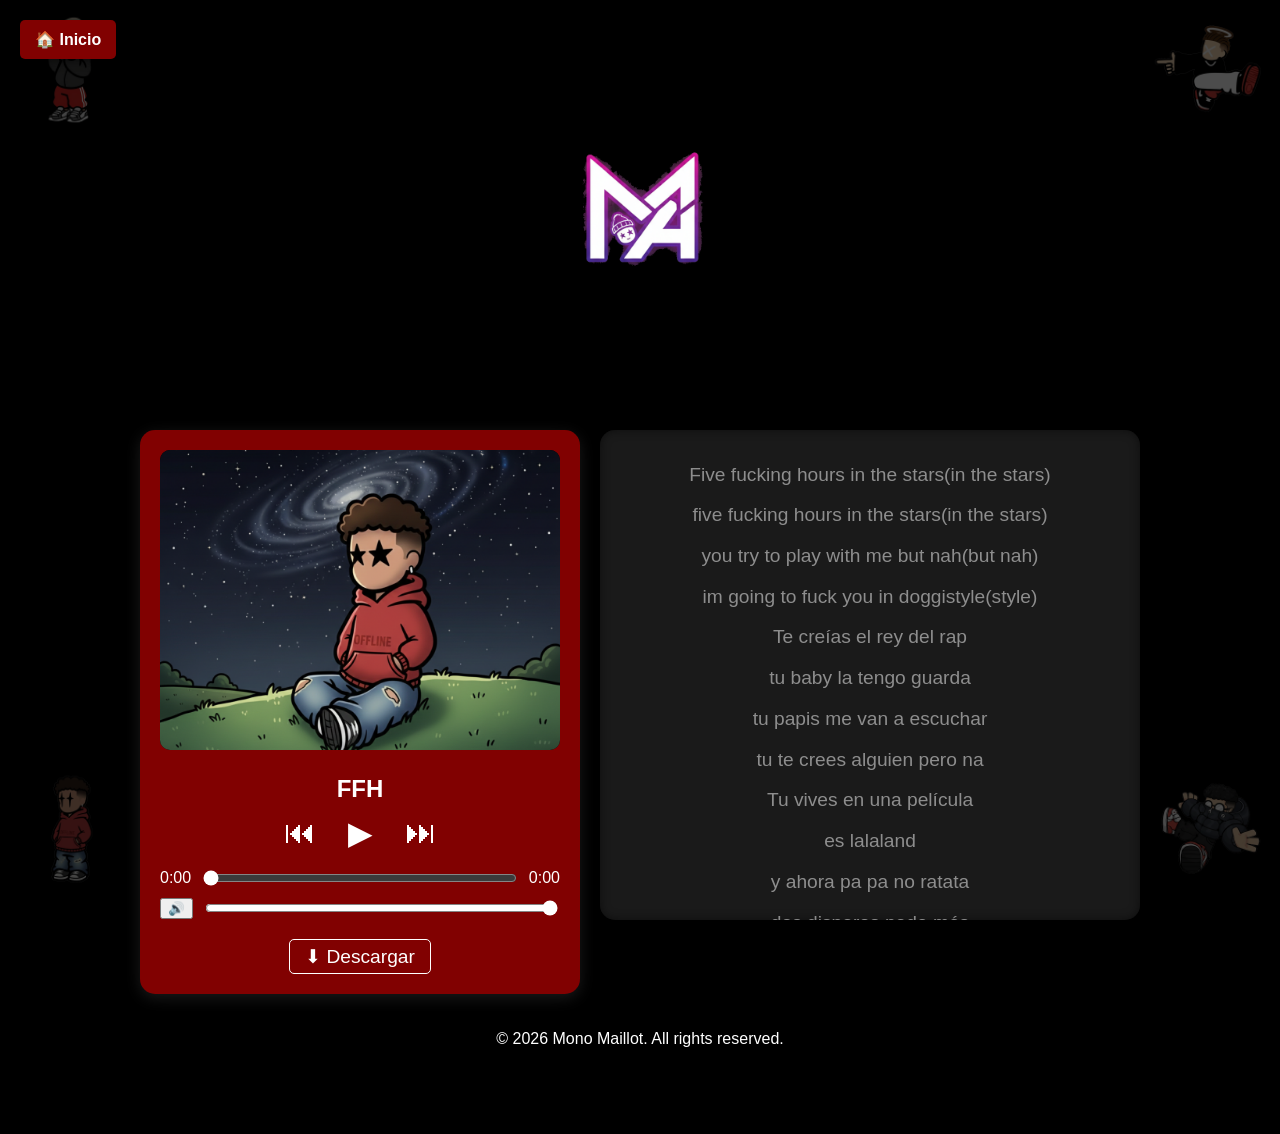
==== disco1.html @ a10a3182 "Cambios recientes" ====
<!DOCTYPE html>
<html lang="en">
<head>
    <meta charset="UTF-8">
    <meta name="viewport" content="width=device-width, initial-scale=1.0">
    <title>1er Disco - Mono Maillot</title>
    <link rel="stylesheet" href="estilos/style.css">
    <script src="script_disco1.js" defer></script>
</head>
<body>
    <a href="index.html" class="back-home">🏠 Inicio</a>
    
    <!-- Imágenes en las esquinas -->
    <img src="imgs/Abelcok.png" class="corner-img top-left" alt="Abelcok">
    <img src="imgs/Farlopa.png" class="corner-img top-right" alt="Farlopa">
    <img src="imgs/Raulitas.png" class="corner-img bottom-left" alt="Raulitas">
    <img src="imgs/young.png" class="corner-img bottom-right" alt="Young">

    <div class="container">
        <header>
             <img src="imgs/Logo.png"  class="image" alt="Mono Maillot">    
        </header>
        <section id="player-container">
            <div class="player">
                <div class="cover">
                    <div class="mm"><img id="cover-img" src="" alt="Cover"></div>
                </div> 
                <h2 id="song-title">Song Title</h2>
                <div class="controls">
                    <button id="prev" class="nav-btn">⏮</button>
                    <button class="play">▶</button>
                    <button id="next" class="nav-btn">⏭</button>
                </div>
                <div class="time-control">
                    <span class="current">0:00</span>
                    <input type="range" class="progress" value="0">
                    <span class="duration">0:00</span>
                </div>
                <div class="volume-control">
                    <button class="mute">🔊</button>
                    <input type="range" class="volume" min="0" max="1" step="0.01" value="1">
                </div>
                <a id="download" href="#" download>⬇ Descargar</a>
            </div>
            <div id="lyrics-container">
                <div id="lyrics-content">
                    <!-- Lyrics will be injected here -->
                    <p>Selecciona una canción para ver la letra.</p>
                </div>
            </div>
        </section>

        <audio id="audio">
            <source src="" type="audio/mpeg">
        </audio>

         
        <footer>
                <p>© 2026 Mono Maillot. All rights reserved.</p>
        </footer>
    </div>
</body>
</html>
---- estilos/style.css ----
:root {
    --black-color: rgb(0, 0, 0);
    --maroon-color: #810101;
    --white-color: rgb(255, 255, 255);
    --highlight-color: #f13232;
}

body {
    background: var(--black-color);
    font-family: Arial, sans-serif;
    color: var(--white-color);
    margin: 0;
    overflow-x: hidden; /* Evita scroll horizontal */
    overflow-y: auto;   /* Asegura scroll vertical */
}

.container {
    display: flex;
    flex-direction: column;
    align-items: center;
    padding-bottom: 50px; /* Espacio extra al final */
}

/* Imágenes en las esquinas */
.corner-img {
    position: fixed;
    width: 120px; /* Tamaño ajustable */
    height: auto;
    opacity: 0.3; /* Bajas, como pediste */
    z-index: 1000;  /* Asegurar que estén por encima de todo para el hover */
    pointer-events: auto; /* Permitir interacción */
    transition: opacity 0.3s ease; /* Efecto suave */
}

.corner-img:hover {
    opacity: 1;
}

.top-left { top: 10px; left: 10px; }
.top-right { top: 10px; right: 10px; }
.bottom-left { bottom: 10px; left: 10px; }
.bottom-right { bottom: 10px; right: 10px; }

header {
    margin-top: 20px;
    text-align: center;
}

h1 {
    color: var(--maroon-color);
    font-size: 4em;
    margin: 0;
}

#portada {
    margin: 20px 0;
}

.image {
    display: block;
    margin: 0 auto;
    width: 40%;
    height: auto;
}

#player-container {
    display: flex;
    flex-direction: column;
    align-items: center;
    gap: 20px;
    width: 90%;
    max-width: 1000px;
}

@media (min-width: 768px) {
    #player-container {
        flex-direction: row;
        align-items: flex-start;
        justify-content: center;
    }
}

.player {
    background: var(--maroon-color);
    width: 100%;
    max-width: 400px;
    padding: 20px;
    border-radius: 15px;
    box-shadow: 0 4px 15px rgba(255, 255, 255, 0.1);
    display: flex;
    flex-direction: column;
    align-items: center;
}

.cover {
    width: 100%;
    height:300px;
    background: #000;
    display: flex;
    justify-content: center;
    align-items: center;
    margin-bottom: 15px;
    border-radius: 10px;
    overflow: hidden;
}

.cover img {
    max-width: 100%;
    max-height:100%;
    width: auto;
    height: auto;
    object-fit: contain;
}

#song-title {
    margin: 10px 0;
    font-size: 1.5em;
    text-align: center;
}

.controls {
    display: flex;
    align-items: center;
    justify-content: center;
    gap: 20px;
    margin-bottom: 15px;
    width: 100%;
}

.controls button {
    background: none;
    border: none;
    color: var(--white-color);
    cursor: pointer;
    font-size: 2em;
    transition: transform 0.1s;
}

.controls button:active {
    transform: scale(0.95);
}

.time-control, .volume-control {
    display: flex;
    align-items: center;
    gap: 10px;
    width: 100%;
    margin-bottom: 10px;
}

input[type="range"] {
    flex: 1;
    cursor: pointer;
    accent-color: var(--white-color);
}

#download {
    color: var(--white-color);
    text-decoration: none;
    font-size: 1.2em;
    margin-top: 10px;
    border: 1px solid var(--white-color);
    padding: 5px 15px;
    border-radius: 5px;
}

#lyrics-container {
    flex: 1;
    background: rgba(255, 255, 255, 0.1);
    padding: 20px;
    border-radius: 15px;
    width: 100%;
    max-width: 500px;
    max-height: 50vh; /* Altura máxima para permitir scroll de la página */
    overflow-y: auto;
    text-align: center;
    box-shadow: inset 0 0 10px rgba(0,0,0,0.5);
}

#lyrics-content p {
    font-size: 1.2em;
    line-height: 1.6;
    margin: 10px 0;
    opacity: 0.5;
    transition: all 0.3s ease;
}

#lyrics-content p.highlight {
    opacity: 1;
    color: var(--highlight-color);
    transform: scale(1.1);
    font-weight: bold;
    text-shadow: 0 0 10px var(--highlight-color);
}

/* Home Page Styles */
.home-container {
    justify-content: center;
    min-height: 100vh;
}

.main-title {
    margin-top: 10px;
    font-size: 3em;
    text-shadow: 0 0 20px var(--maroon-color);
}

.disks-selection {
    display: flex;
    justify-content: center;
    align-items: center;
    gap: 50px;
    margin-top: 50px;
    flex-wrap: wrap;
}

.disk-item {
    text-align: center;
}

.disk-image-container {
    position: relative;
    width: 250px;
    height: 250px;
    border-radius: 50%;
    overflow: hidden;
    border: 5px solid var(--maroon-color);
    box-shadow: 0 0 30px rgba(129, 1, 1, 0.5);
    transition: transform 0.3s ease, box-shadow 0.3s ease;
}

.disk-image {
    width: 100%;
    height: 100%;
    object-fit: cover;
    transition: filter 0.3s ease;
}

.disk-overlay {
    position: absolute;
    top: 0;
    left: 0;
    width: 100%;
    height: 100%;
    background: rgba(129, 1, 1, 0.8);
    display: flex;
    justify-content: center;
    align-items: center;
    opacity: 0;
    transition: opacity 0.3s ease;
    padding: 20px;
    box-sizing: border-box;
}

.disk-overlay span {
    color: var(--white-color);
    font-size: 1.5em;
    font-weight: bold;
    text-align: center;
    text-transform: uppercase;
}

.disk-image-container:hover {
    transform: scale(1.1);
    box-shadow: 0 0 50px var(--maroon-color);
    cursor: pointer;
}

.disk-image-container:hover .disk-overlay {
    opacity: 1;
}

.disk-image-container:hover .disk-image {
    filter: blur(2px);
}

@media (max-width: 600px) {
    .disks-selection {
        gap: 30px;
    }
    .disk-image-container {
        width: 200px;
        height: 200px;
    }
    .main-title {
        font-size: 2em;
    }
}

footer {
    margin-top: auto;
    padding: 20px;
    color: var(--white-color);
}

/* Navigation Button */
.back-home {
    position: fixed;
    top: 20px;
    left: 20px;
    color: white;
    text-decoration: none;
    z-index: 2000;
    background: var(--maroon-color);
    padding: 10px 15px;
    border-radius: 5px;
    font-weight: bold;
    box-shadow: 0 2px 10px rgba(0,0,0,0.5);
    transition: background 0.3s ease;
}

.back-home:hover {
    background: var(--highlight-color);
}
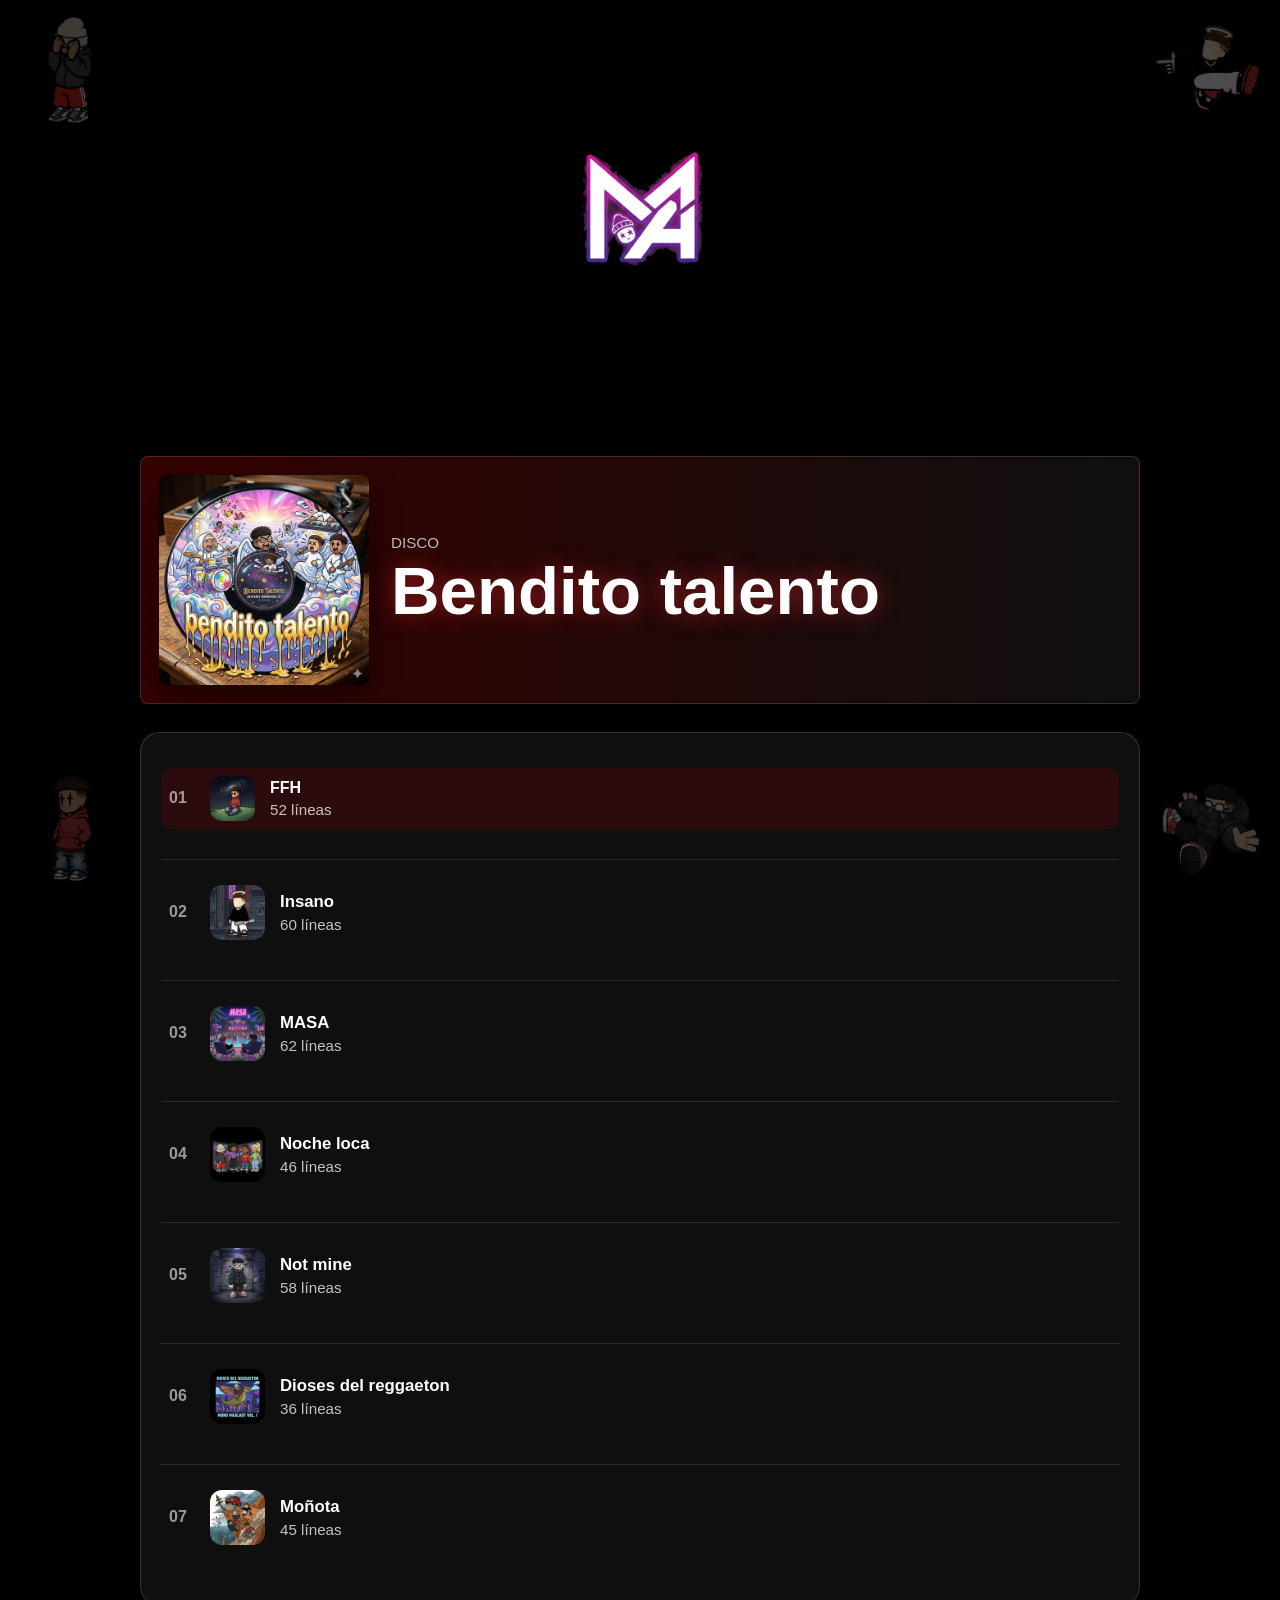
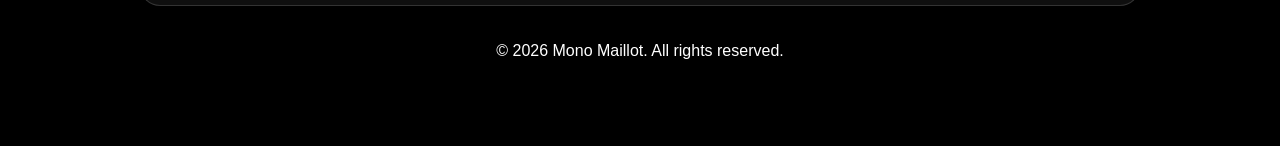
==== commit 46b2f3b3: "Listas y nuevas vistas" ====
--- a/disco1.html
+++ b/disco1.html
@@ -4,22 +4,40 @@
     <meta charset="UTF-8">
     <meta name="viewport" content="width=device-width, initial-scale=1.0">
     <title>1er Disco - Mono Maillot</title>
+    <link rel="icon" href="imgs/Logo.png" type="image/png">
     <link rel="stylesheet" href="estilos/style.css">
+    <script src="global-player.js" defer></script>
     <script src="script_disco1.js" defer></script>
 </head>
 <body>
-    <a href="index.html" class="back-home">🏠 Inicio</a>
-    
     <!-- Imágenes en las esquinas -->
-    <img src="imgs/Abelcok.png" class="corner-img top-left" alt="Abelcok">
-    <img src="imgs/Farlopa.png" class="corner-img top-right" alt="Farlopa">
+    <img src="imgs/Abelcok.png" class="corner-img top-left" alt="Abel - El ***">
+    <img src="imgs/Farlopa.png" class="corner-img top-right" alt="Oscar - El calvo">
     <img src="imgs/Raulitas.png" class="corner-img bottom-left" alt="Raulitas">
     <img src="imgs/young.png" class="corner-img bottom-right" alt="Young">
 
     <div class="container">
         <header>
-             <img src="imgs/Logo.png"  class="image" alt="Mono Maillot">    
+            <a href="index.html" class="brand-logo-link" title="Ir al inicio">
+                <img src="imgs/Logo.png" class="image brand-logo" alt="Mono Maillot" title="Monomaillor">
+            </a>
         </header>
+        <section class="album-hero" aria-label="Portada del disco">
+            <img src="imgs/Bendito talento.png" alt="Portada de Bendito talento">
+            <div>
+                <span>Disco</span>
+                <h1>Bendito talento</h1>
+            </div>
+        </section>
+        <div id="tracklist" class="tracklist">
+            <div class="tracklist-header">
+                <div>
+                    <h2>Lista de canciones</h2>
+                    <p>Selecciona una canción para ver la letra y reproducirla.</p>
+                </div>
+            </div>
+        </div>
+
         <section id="player-container">
             <div class="player">
                 <div class="cover">
@@ -50,7 +68,7 @@
             </div>
         </section>
 
-        <audio id="audio">
+            <audio id="audio">
             <source src="" type="audio/mpeg">
         </audio>
 
--- a/estilos/style.css
+++ b/estilos/style.css
@@ -18,22 +18,23 @@
     display: flex;
     flex-direction: column;
     align-items: center;
-    padding-bottom: 50px; /* Espacio extra al final */
-}
-
-/* Imágenes en las esquinas */
+    padding-bottom: 50px;
+}
+
 .corner-img {
     position: fixed;
-    width: 120px; /* Tamaño ajustable */
+    width: 120px; 
     height: auto;
-    opacity: 0.3; /* Bajas, como pediste */
-    z-index: 1000;  /* Asegurar que estén por encima de todo para el hover */
-    pointer-events: auto; /* Permitir interacción */
-    transition: opacity 0.3s ease; /* Efecto suave */
+    opacity: 0.3;
+    z-index: 1000;  
+    pointer-events: auto;
+    cursor: help;
+    transition: opacity 0.3s ease, transform 0.3s ease;
 }
 
 .corner-img:hover {
     opacity: 1;
+    transform: scale(1.08);
 }
 
 .top-left { top: 10px; left: 10px; }
@@ -63,8 +64,70 @@
     height: auto;
 }
 
+.brand-logo {
+    cursor: pointer;
+    transition: transform 0.25s ease, filter 0.25s ease;
+}
+
+.brand-logo-link {
+    display: inline-block;
+    line-height: 0;
+}
+
+.brand-logo:hover {
+    transform: scale(1.08);
+    filter: drop-shadow(0 0 18px rgba(241, 50, 50, 0.65));
+}
+
+.album-hero {
+    width: min(90%, 1000px);
+    margin: 22px 0 8px;
+    display: flex;
+    align-items: center;
+    gap: 22px;
+    padding: 18px;
+    box-sizing: border-box;
+    border-radius: 8px;
+    background: linear-gradient(90deg, rgba(129, 1, 1, 0.42), rgba(255, 255, 255, 0.06));
+    border: 1px solid rgba(255, 255, 255, 0.14);
+}
+
+.album-hero img {
+    width: clamp(120px, 18vw, 210px);
+    aspect-ratio: 1;
+    object-fit: cover;
+    border-radius: 8px;
+    box-shadow: 0 12px 30px rgba(0, 0, 0, 0.45);
+}
+
+.album-hero span {
+    display: block;
+    color: rgba(255, 255, 255, 0.72);
+    font-size: 0.95em;
+    text-transform: uppercase;
+    letter-spacing: 0;
+    margin-bottom: 6px;
+}
+
+.album-hero h1 {
+    font-size: clamp(2rem, 6vw, 4.2rem);
+    line-height: 1;
+    margin: 0;
+    color: var(--white-color);
+    text-shadow: 0 0 22px rgba(241, 50, 50, 0.5);
+}
+
+@media (max-width: 620px) {
+    .album-hero {
+        flex-direction: column;
+        text-align: center;
+        gap: 14px;
+    }
+}
+
 #player-container {
-    display: flex;
+    display: none;
+    margin-top: 2rem;
     flex-direction: column;
     align-items: center;
     gap: 20px;
@@ -94,7 +157,7 @@
 
 .cover {
     width: 100%;
-    height:300px;
+    height: 300px;
     background: #000;
     display: flex;
     justify-content: center;
@@ -104,9 +167,17 @@
     overflow: hidden;
 }
 
+.mm {
+    width: 100%;
+    height: 100%;
+    display: flex;
+    justify-content: center;
+    align-items: center;
+}
+
 .cover img {
     max-width: 100%;
-    max-height:100%;
+    max-height: 100%;
     width: auto;
     height: auto;
     object-fit: contain;
@@ -171,7 +242,7 @@
     border-radius: 15px;
     width: 100%;
     max-width: 500px;
-    max-height: 50vh; /* Altura máxima para permitir scroll de la página */
+    max-height: 76vh;
     overflow-y: auto;
     text-align: center;
     box-shadow: inset 0 0 10px rgba(0,0,0,0.5);
@@ -193,6 +264,167 @@
     text-shadow: 0 0 10px var(--highlight-color);
 }
 
+.tracklist {
+    width: 100%;
+    max-width: 1000px;
+    background: rgba(255,255,255,0.06);
+    border: 1px solid rgba(255,255,255,0.15);
+    border-radius: 20px;
+    padding: 20px;
+    box-sizing: border-box;
+    margin-top: 20px;
+}
+
+.tracklist-header {
+    display: flex;
+    justify-content: space-between;
+    align-items: center;
+    gap: 15px;
+    margin-bottom: 20px;
+}
+
+.tracklist-header h2 {
+    margin: 0;
+    font-size: 1.6em;
+}
+
+.tracklist-header p {
+    margin: 5px 0 0;
+    color: rgba(255,255,255,0.75);
+}
+
+.track-item {
+    border-bottom: 1px solid rgba(255,255,255,0.12);
+    padding: 15px 0;
+}
+
+.track-item:hover .track-row {
+    background: rgba(241, 50, 50, 0.12);
+    border-radius: 12px;
+}
+
+.track-item:hover .track-number,
+.track-item:hover .track-info h3 {
+    color: var(--highlight-color);
+}
+
+.track-item:last-child {
+    border-bottom: none;
+}
+
+.track-row {
+    display: flex;
+    justify-content: space-between;
+    align-items: center;
+    gap: 15px;
+    padding: 10px 0;
+    transition: background 0.25s ease, color 0.25s ease;
+}
+
+.track-item.expanded .track-row {
+    padding: 8px 0;
+}
+
+.track-art {
+    width: 55px;
+    min-width: 55px;
+    height: 55px;
+    border-radius: 12px;
+    overflow: hidden;
+    background: #111;
+}
+
+.track-number {
+    width: 34px;
+    min-width: 34px;
+    color: rgba(255,255,255,0.58);
+    font-weight: bold;
+    text-align: center;
+    transition: color 0.25s ease;
+}
+
+.track-item.active .track-art {
+    width: 45px;
+    min-width: 45px;
+    height: 45px;
+}
+
+.track-art img {
+    width: 100%;
+    height: 100%;
+    object-fit: cover;
+}
+
+.track-info {
+    flex: 1;
+    min-width: 0;
+}
+
+.track-info h3 {
+    margin: 0;
+    font-size: 1.05em;
+    white-space: nowrap;
+    overflow: hidden;
+    text-overflow: ellipsis;
+}
+
+.track-info p {
+    margin: 4px 0 0;
+    color: rgba(255,255,255,0.75);
+    font-size: 0.95em;
+}
+
+.track-details {
+    max-height: 0;
+    overflow: hidden;
+    transition: max-height 0.3s ease, opacity 0.3s ease;
+    opacity: 0;
+    margin-top: 15px;
+}
+
+.track-item.expanded .track-details {
+    max-height: 1200px;
+    opacity: 1;
+}
+
+.track-details .player {
+    width: 100%;
+}
+
+.track-details .cover {
+    height: 250px;
+}
+
+.track-details .time-control,
+.track-details .volume-control {
+    width: 100%;
+}
+
+.track-details #lyrics-container {
+    max-height: 70vh;
+}
+
+.track-item.active .track-row {
+    background: rgba(129, 1, 1, 0.25);
+    border-radius: 12px;
+    padding: 8px 0;
+}
+
+.track-item.active .track-art {
+    width: 45px;
+    min-width: 45px;
+    height: 45px;
+}
+
+.track-item.active .track-info h3 {
+    font-size: 1em;
+}
+
+.track-item .no-lyrics {
+    color: rgba(255,255,255,0.6);
+    font-style: italic;
+}
+
 /* Home Page Styles */
 .home-container {
     justify-content: center;
@@ -203,6 +435,76 @@
     margin-top: 10px;
     font-size: 3em;
     text-shadow: 0 0 20px var(--maroon-color);
+}
+
+.wave-title {
+    display: inline-flex;
+    align-items: center;
+    justify-content: center;
+    flex-wrap: wrap;
+    cursor: pointer;
+}
+
+.wave-title span {
+    display: inline-block;
+    transform-origin: 50% 80%;
+}
+
+.wave-title .title-space {
+    width: 0.35em;
+}
+
+.wave-title:hover span:not(.title-space) {
+    animation: letter-wave 0.72s ease-in-out both;
+}
+
+.wave-title:hover span:nth-child(1) { 
+    animation-delay: 0s; 
+}
+.wave-title:hover span:nth-child(2) { 
+    animation-delay: 0.04s; 
+}
+.wave-title:hover span:nth-child(3) { 
+    animation-delay: 0.08s; 
+}
+.wave-title:hover span:nth-child(4) { 
+    animation-delay: 0.12s; 
+}
+.wave-title:hover span:nth-child(6) { 
+    animation-delay: 0.16s; 
+}
+.wave-title:hover span:nth-child(7) { 
+    animation-delay: 0.20s; 
+}
+.wave-title:hover span:nth-child(8) { 
+    animation-delay: 0.24s; 
+}
+.wave-title:hover span:nth-child(9) { 
+    animation-delay: 0.28s; 
+}
+.wave-title:hover span:nth-child(10) { 
+    animation-delay: 0.32s; 
+}
+.wave-title:hover span:nth-child(11) { 
+    animation-delay: 0.36s;
+ }
+.wave-title:hover span:nth-child(12) { 
+    animation-delay: 0.40s; 
+}
+
+@keyframes letter-wave {
+    0%, 100% {
+        transform: translateY(0) rotate(0deg);
+        color: var(--maroon-color);
+    }
+    35% {
+        transform: translateY(-16px) rotate(-5deg);
+        color: var(--highlight-color);
+        text-shadow: 0 0 24px rgba(241, 50, 50, 0.85);
+    }
+    70% {
+        transform: translateY(5px) rotate(4deg);
+    }
 }
 
 .disks-selection {
@@ -301,14 +603,174 @@
     color: white;
     text-decoration: none;
     z-index: 2000;
-    background: var(--maroon-color);
-    padding: 10px 15px;
-    border-radius: 5px;
+    background: rgba(0, 0, 0, 0.72);
+    border: 1px solid rgba(255, 255, 255, 0.18);
+    padding: 6px;
+    border-radius: 8px;
     font-weight: bold;
     box-shadow: 0 2px 10px rgba(0,0,0,0.5);
-    transition: background 0.3s ease;
+    display: flex;
+    align-items: center;
+    transform-origin: top left;
+    transition: background 0.25s ease, transform 0.25s ease, box-shadow 0.25s ease;
+}
+
+.back-home img {
+    width: 34px;
+    height: 34px;
+    object-fit: contain;
+    display: block;
 }
 
 .back-home:hover {
     background: var(--highlight-color);
-}
+    transform: scale(1.14);
+    box-shadow: 0 8px 24px rgba(241, 50, 50, 0.35);
+}
+
+.global-player-toast {
+    position: fixed;
+    top: 20px;
+    right: 20px;
+    background: rgba(20, 20, 20, 0.96);
+    border: 1px solid rgba(255, 255, 255, 0.18);
+    border-left: 4px solid var(--highlight-color);
+    border-radius: 8px;
+    padding: 12px;
+    width: 360px;
+    max-width: calc(100% - 40px);
+    box-shadow: 0 14px 40px rgba(0, 0, 0, 0.5);
+    z-index: 9999;
+    transition: all 0.3s ease;
+    font-size: 0.95em;
+    display: grid;
+    grid-template-columns: 58px minmax(0, 1fr) auto;
+    grid-template-rows: auto auto;
+    gap: 10px 12px;
+    align-items: center;
+    backdrop-filter: blur(12px);
+}
+
+.global-player-toast.hidden {
+    display: none;
+}
+
+.toast-cover {
+    width: 58px;
+    height: 58px;
+    border-radius: 8px;
+    overflow: hidden;
+    background: #000;
+    grid-row: 1 / 3;
+}
+
+.toast-cover img {
+    width: 100%;
+    height: 100%;
+    object-fit: cover;
+}
+
+.toast-info {
+    min-width: 0;
+    display: flex;
+    flex-direction: column;
+    gap: 3px;
+}
+
+.toast-info strong {
+    margin: 0;
+    font-size: 1em;
+    white-space: nowrap;
+    overflow: hidden;
+    text-overflow: ellipsis;
+    color: var(--white-color);
+}
+
+.toast-kicker,
+#toast-time {
+    margin: 0;
+    font-size: 0.78em;
+    color: rgba(255, 255, 255, 0.7);
+    white-space: nowrap;
+    overflow: hidden;
+    text-overflow: ellipsis;
+}
+
+.toast-controls {
+    display: flex;
+    gap: 6px;
+}
+
+.toast-btn {
+    background: rgba(255, 255, 255, 0.1);
+    border: 1px solid rgba(255, 255, 255, 0.3);
+    color: var(--white-color);
+    width: 34px;
+    height: 34px;
+    border-radius: 6px;
+    cursor: pointer;
+    font-size: 0.9em;
+    display: flex;
+    align-items: center;
+    justify-content: center;
+    transition: all 0.2s ease;
+}
+
+.toast-play {
+    background: var(--highlight-color);
+    border-color: var(--highlight-color);
+}
+
+.toast-progress {
+    grid-column: 2 / 4;
+    width: 100%;
+    height: 4px;
+}
+
+.toast-btn:hover {
+    background: var(--highlight-color);
+    border-color: var(--highlight-color);
+    transform: scale(1.05);
+}
+
+.toast-btn:active {
+    transform: scale(0.95);
+}
+
+@media (max-width: 480px) {
+    .global-player-toast {
+        width: calc(100% - 40px);
+        right: 20px;
+        left: 20px;
+        grid-template-columns: 48px minmax(0, 1fr);
+    }
+
+    .toast-cover {
+        width: 48px;
+        height: 48px;
+    }
+
+    .toast-info strong {
+        font-size: 0.9em;
+    }
+
+    .toast-kicker,
+    #toast-time {
+        font-size: 0.75em;
+    }
+
+    .toast-controls {
+        grid-column: 1 / 3;
+        justify-content: space-between;
+    }
+
+    .toast-progress {
+        grid-column: 1 / 3;
+    }
+
+    .toast-btn {
+        width: 32px;
+        height: 32px;
+        font-size: 0.8em;
+    }
+}
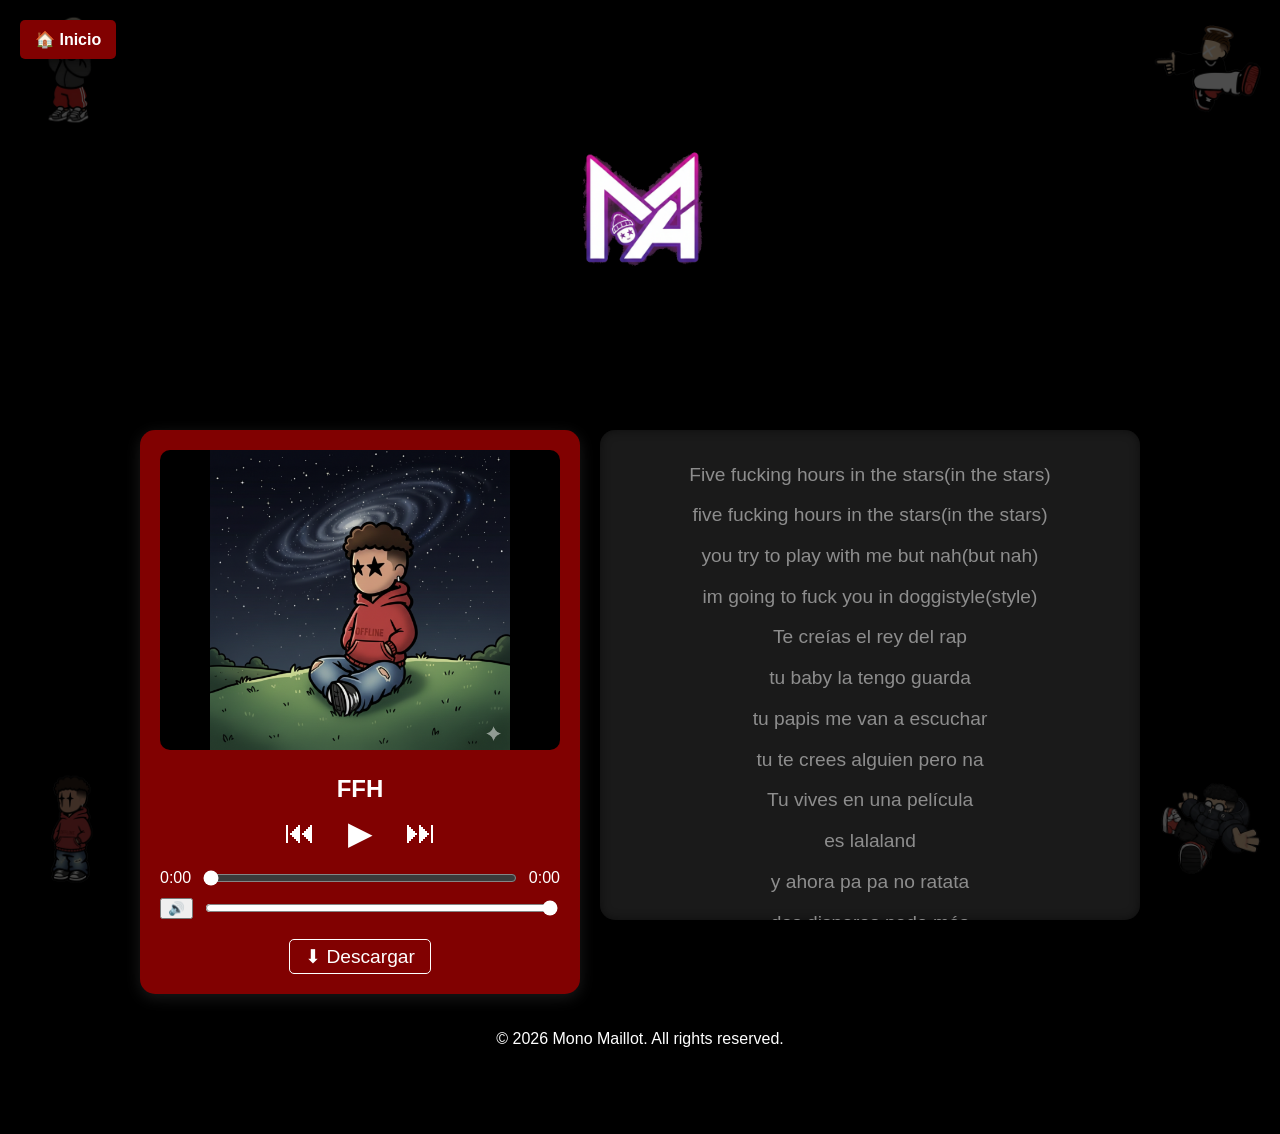
==== commit 66111a50: "Nuevas portadas actualizadas" ====
--- a/disco1.html
+++ b/disco1.html
@@ -4,40 +4,22 @@
     <meta charset="UTF-8">
     <meta name="viewport" content="width=device-width, initial-scale=1.0">
     <title>1er Disco - Mono Maillot</title>
-    <link rel="icon" href="imgs/Logo.png" type="image/png">
     <link rel="stylesheet" href="estilos/style.css">
-    <script src="global-player.js" defer></script>
     <script src="script_disco1.js" defer></script>
 </head>
 <body>
+    <a href="index.html" class="back-home">🏠 Inicio</a>
+    
     <!-- Imágenes en las esquinas -->
-    <img src="imgs/Abelcok.png" class="corner-img top-left" alt="Abel - El ***">
-    <img src="imgs/Farlopa.png" class="corner-img top-right" alt="Oscar - El calvo">
+    <img src="imgs/Abelcok.png" class="corner-img top-left" alt="Abelcok">
+    <img src="imgs/Farlopa.png" class="corner-img top-right" alt="Farlopa">
     <img src="imgs/Raulitas.png" class="corner-img bottom-left" alt="Raulitas">
     <img src="imgs/young.png" class="corner-img bottom-right" alt="Young">
 
     <div class="container">
         <header>
-            <a href="index.html" class="brand-logo-link" title="Ir al inicio">
-                <img src="imgs/Logo.png" class="image brand-logo" alt="Mono Maillot" title="Monomaillor">
-            </a>
+             <img src="imgs/Logo.png"  class="image" alt="Mono Maillot">    
         </header>
-        <section class="album-hero" aria-label="Portada del disco">
-            <img src="imgs/Bendito talento.png" alt="Portada de Bendito talento">
-            <div>
-                <span>Disco</span>
-                <h1>Bendito talento</h1>
-            </div>
-        </section>
-        <div id="tracklist" class="tracklist">
-            <div class="tracklist-header">
-                <div>
-                    <h2>Lista de canciones</h2>
-                    <p>Selecciona una canción para ver la letra y reproducirla.</p>
-                </div>
-            </div>
-        </div>
-
         <section id="player-container">
             <div class="player">
                 <div class="cover">
@@ -68,7 +50,7 @@
             </div>
         </section>
 
-            <audio id="audio">
+        <audio id="audio">
             <source src="" type="audio/mpeg">
         </audio>
 
--- a/estilos/style.css
+++ b/estilos/style.css
@@ -18,23 +18,22 @@
     display: flex;
     flex-direction: column;
     align-items: center;
-    padding-bottom: 50px;
-}
-
+    padding-bottom: 50px; /* Espacio extra al final */
+}
+
+/* Imágenes en las esquinas */
 .corner-img {
     position: fixed;
-    width: 120px; 
+    width: 120px; /* Tamaño ajustable */
     height: auto;
-    opacity: 0.3;
-    z-index: 1000;  
-    pointer-events: auto;
-    cursor: help;
-    transition: opacity 0.3s ease, transform 0.3s ease;
+    opacity: 0.3; /* Bajas, como pediste */
+    z-index: 1000;  /* Asegurar que estén por encima de todo para el hover */
+    pointer-events: auto; /* Permitir interacción */
+    transition: opacity 0.3s ease; /* Efecto suave */
 }
 
 .corner-img:hover {
     opacity: 1;
-    transform: scale(1.08);
 }
 
 .top-left { top: 10px; left: 10px; }
@@ -64,70 +63,8 @@
     height: auto;
 }
 
-.brand-logo {
-    cursor: pointer;
-    transition: transform 0.25s ease, filter 0.25s ease;
-}
-
-.brand-logo-link {
-    display: inline-block;
-    line-height: 0;
-}
-
-.brand-logo:hover {
-    transform: scale(1.08);
-    filter: drop-shadow(0 0 18px rgba(241, 50, 50, 0.65));
-}
-
-.album-hero {
-    width: min(90%, 1000px);
-    margin: 22px 0 8px;
-    display: flex;
-    align-items: center;
-    gap: 22px;
-    padding: 18px;
-    box-sizing: border-box;
-    border-radius: 8px;
-    background: linear-gradient(90deg, rgba(129, 1, 1, 0.42), rgba(255, 255, 255, 0.06));
-    border: 1px solid rgba(255, 255, 255, 0.14);
-}
-
-.album-hero img {
-    width: clamp(120px, 18vw, 210px);
-    aspect-ratio: 1;
-    object-fit: cover;
-    border-radius: 8px;
-    box-shadow: 0 12px 30px rgba(0, 0, 0, 0.45);
-}
-
-.album-hero span {
-    display: block;
-    color: rgba(255, 255, 255, 0.72);
-    font-size: 0.95em;
-    text-transform: uppercase;
-    letter-spacing: 0;
-    margin-bottom: 6px;
-}
-
-.album-hero h1 {
-    font-size: clamp(2rem, 6vw, 4.2rem);
-    line-height: 1;
-    margin: 0;
-    color: var(--white-color);
-    text-shadow: 0 0 22px rgba(241, 50, 50, 0.5);
-}
-
-@media (max-width: 620px) {
-    .album-hero {
-        flex-direction: column;
-        text-align: center;
-        gap: 14px;
-    }
-}
-
 #player-container {
-    display: none;
-    margin-top: 2rem;
+    display: flex;
     flex-direction: column;
     align-items: center;
     gap: 20px;
@@ -180,7 +117,7 @@
     max-height: 100%;
     width: auto;
     height: auto;
-    object-fit: contain;
+    object-fit: contain; /* Asegura que la imagen se vea completa sin recortarse */
 }
 
 #song-title {
@@ -242,7 +179,7 @@
     border-radius: 15px;
     width: 100%;
     max-width: 500px;
-    max-height: 76vh;
+    max-height: 50vh; /* Altura máxima para permitir scroll de la página */
     overflow-y: auto;
     text-align: center;
     box-shadow: inset 0 0 10px rgba(0,0,0,0.5);
@@ -264,167 +201,6 @@
     text-shadow: 0 0 10px var(--highlight-color);
 }
 
-.tracklist {
-    width: 100%;
-    max-width: 1000px;
-    background: rgba(255,255,255,0.06);
-    border: 1px solid rgba(255,255,255,0.15);
-    border-radius: 20px;
-    padding: 20px;
-    box-sizing: border-box;
-    margin-top: 20px;
-}
-
-.tracklist-header {
-    display: flex;
-    justify-content: space-between;
-    align-items: center;
-    gap: 15px;
-    margin-bottom: 20px;
-}
-
-.tracklist-header h2 {
-    margin: 0;
-    font-size: 1.6em;
-}
-
-.tracklist-header p {
-    margin: 5px 0 0;
-    color: rgba(255,255,255,0.75);
-}
-
-.track-item {
-    border-bottom: 1px solid rgba(255,255,255,0.12);
-    padding: 15px 0;
-}
-
-.track-item:hover .track-row {
-    background: rgba(241, 50, 50, 0.12);
-    border-radius: 12px;
-}
-
-.track-item:hover .track-number,
-.track-item:hover .track-info h3 {
-    color: var(--highlight-color);
-}
-
-.track-item:last-child {
-    border-bottom: none;
-}
-
-.track-row {
-    display: flex;
-    justify-content: space-between;
-    align-items: center;
-    gap: 15px;
-    padding: 10px 0;
-    transition: background 0.25s ease, color 0.25s ease;
-}
-
-.track-item.expanded .track-row {
-    padding: 8px 0;
-}
-
-.track-art {
-    width: 55px;
-    min-width: 55px;
-    height: 55px;
-    border-radius: 12px;
-    overflow: hidden;
-    background: #111;
-}
-
-.track-number {
-    width: 34px;
-    min-width: 34px;
-    color: rgba(255,255,255,0.58);
-    font-weight: bold;
-    text-align: center;
-    transition: color 0.25s ease;
-}
-
-.track-item.active .track-art {
-    width: 45px;
-    min-width: 45px;
-    height: 45px;
-}
-
-.track-art img {
-    width: 100%;
-    height: 100%;
-    object-fit: cover;
-}
-
-.track-info {
-    flex: 1;
-    min-width: 0;
-}
-
-.track-info h3 {
-    margin: 0;
-    font-size: 1.05em;
-    white-space: nowrap;
-    overflow: hidden;
-    text-overflow: ellipsis;
-}
-
-.track-info p {
-    margin: 4px 0 0;
-    color: rgba(255,255,255,0.75);
-    font-size: 0.95em;
-}
-
-.track-details {
-    max-height: 0;
-    overflow: hidden;
-    transition: max-height 0.3s ease, opacity 0.3s ease;
-    opacity: 0;
-    margin-top: 15px;
-}
-
-.track-item.expanded .track-details {
-    max-height: 1200px;
-    opacity: 1;
-}
-
-.track-details .player {
-    width: 100%;
-}
-
-.track-details .cover {
-    height: 250px;
-}
-
-.track-details .time-control,
-.track-details .volume-control {
-    width: 100%;
-}
-
-.track-details #lyrics-container {
-    max-height: 70vh;
-}
-
-.track-item.active .track-row {
-    background: rgba(129, 1, 1, 0.25);
-    border-radius: 12px;
-    padding: 8px 0;
-}
-
-.track-item.active .track-art {
-    width: 45px;
-    min-width: 45px;
-    height: 45px;
-}
-
-.track-item.active .track-info h3 {
-    font-size: 1em;
-}
-
-.track-item .no-lyrics {
-    color: rgba(255,255,255,0.6);
-    font-style: italic;
-}
-
 /* Home Page Styles */
 .home-container {
     justify-content: center;
@@ -435,76 +211,6 @@
     margin-top: 10px;
     font-size: 3em;
     text-shadow: 0 0 20px var(--maroon-color);
-}
-
-.wave-title {
-    display: inline-flex;
-    align-items: center;
-    justify-content: center;
-    flex-wrap: wrap;
-    cursor: pointer;
-}
-
-.wave-title span {
-    display: inline-block;
-    transform-origin: 50% 80%;
-}
-
-.wave-title .title-space {
-    width: 0.35em;
-}
-
-.wave-title:hover span:not(.title-space) {
-    animation: letter-wave 0.72s ease-in-out both;
-}
-
-.wave-title:hover span:nth-child(1) { 
-    animation-delay: 0s; 
-}
-.wave-title:hover span:nth-child(2) { 
-    animation-delay: 0.04s; 
-}
-.wave-title:hover span:nth-child(3) { 
-    animation-delay: 0.08s; 
-}
-.wave-title:hover span:nth-child(4) { 
-    animation-delay: 0.12s; 
-}
-.wave-title:hover span:nth-child(6) { 
-    animation-delay: 0.16s; 
-}
-.wave-title:hover span:nth-child(7) { 
-    animation-delay: 0.20s; 
-}
-.wave-title:hover span:nth-child(8) { 
-    animation-delay: 0.24s; 
-}
-.wave-title:hover span:nth-child(9) { 
-    animation-delay: 0.28s; 
-}
-.wave-title:hover span:nth-child(10) { 
-    animation-delay: 0.32s; 
-}
-.wave-title:hover span:nth-child(11) { 
-    animation-delay: 0.36s;
- }
-.wave-title:hover span:nth-child(12) { 
-    animation-delay: 0.40s; 
-}
-
-@keyframes letter-wave {
-    0%, 100% {
-        transform: translateY(0) rotate(0deg);
-        color: var(--maroon-color);
-    }
-    35% {
-        transform: translateY(-16px) rotate(-5deg);
-        color: var(--highlight-color);
-        text-shadow: 0 0 24px rgba(241, 50, 50, 0.85);
-    }
-    70% {
-        transform: translateY(5px) rotate(4deg);
-    }
 }
 
 .disks-selection {
@@ -603,174 +309,14 @@
     color: white;
     text-decoration: none;
     z-index: 2000;
-    background: rgba(0, 0, 0, 0.72);
-    border: 1px solid rgba(255, 255, 255, 0.18);
-    padding: 6px;
-    border-radius: 8px;
+    background: var(--maroon-color);
+    padding: 10px 15px;
+    border-radius: 5px;
     font-weight: bold;
     box-shadow: 0 2px 10px rgba(0,0,0,0.5);
-    display: flex;
-    align-items: center;
-    transform-origin: top left;
-    transition: background 0.25s ease, transform 0.25s ease, box-shadow 0.25s ease;
-}
-
-.back-home img {
-    width: 34px;
-    height: 34px;
-    object-fit: contain;
-    display: block;
+    transition: background 0.3s ease;
 }
 
 .back-home:hover {
     background: var(--highlight-color);
-    transform: scale(1.14);
-    box-shadow: 0 8px 24px rgba(241, 50, 50, 0.35);
-}
-
-.global-player-toast {
-    position: fixed;
-    top: 20px;
-    right: 20px;
-    background: rgba(20, 20, 20, 0.96);
-    border: 1px solid rgba(255, 255, 255, 0.18);
-    border-left: 4px solid var(--highlight-color);
-    border-radius: 8px;
-    padding: 12px;
-    width: 360px;
-    max-width: calc(100% - 40px);
-    box-shadow: 0 14px 40px rgba(0, 0, 0, 0.5);
-    z-index: 9999;
-    transition: all 0.3s ease;
-    font-size: 0.95em;
-    display: grid;
-    grid-template-columns: 58px minmax(0, 1fr) auto;
-    grid-template-rows: auto auto;
-    gap: 10px 12px;
-    align-items: center;
-    backdrop-filter: blur(12px);
-}
-
-.global-player-toast.hidden {
-    display: none;
-}
-
-.toast-cover {
-    width: 58px;
-    height: 58px;
-    border-radius: 8px;
-    overflow: hidden;
-    background: #000;
-    grid-row: 1 / 3;
-}
-
-.toast-cover img {
-    width: 100%;
-    height: 100%;
-    object-fit: cover;
-}
-
-.toast-info {
-    min-width: 0;
-    display: flex;
-    flex-direction: column;
-    gap: 3px;
-}
-
-.toast-info strong {
-    margin: 0;
-    font-size: 1em;
-    white-space: nowrap;
-    overflow: hidden;
-    text-overflow: ellipsis;
-    color: var(--white-color);
-}
-
-.toast-kicker,
-#toast-time {
-    margin: 0;
-    font-size: 0.78em;
-    color: rgba(255, 255, 255, 0.7);
-    white-space: nowrap;
-    overflow: hidden;
-    text-overflow: ellipsis;
-}
-
-.toast-controls {
-    display: flex;
-    gap: 6px;
-}
-
-.toast-btn {
-    background: rgba(255, 255, 255, 0.1);
-    border: 1px solid rgba(255, 255, 255, 0.3);
-    color: var(--white-color);
-    width: 34px;
-    height: 34px;
-    border-radius: 6px;
-    cursor: pointer;
-    font-size: 0.9em;
-    display: flex;
-    align-items: center;
-    justify-content: center;
-    transition: all 0.2s ease;
-}
-
-.toast-play {
-    background: var(--highlight-color);
-    border-color: var(--highlight-color);
-}
-
-.toast-progress {
-    grid-column: 2 / 4;
-    width: 100%;
-    height: 4px;
-}
-
-.toast-btn:hover {
-    background: var(--highlight-color);
-    border-color: var(--highlight-color);
-    transform: scale(1.05);
-}
-
-.toast-btn:active {
-    transform: scale(0.95);
-}
-
-@media (max-width: 480px) {
-    .global-player-toast {
-        width: calc(100% - 40px);
-        right: 20px;
-        left: 20px;
-        grid-template-columns: 48px minmax(0, 1fr);
-    }
-
-    .toast-cover {
-        width: 48px;
-        height: 48px;
-    }
-
-    .toast-info strong {
-        font-size: 0.9em;
-    }
-
-    .toast-kicker,
-    #toast-time {
-        font-size: 0.75em;
-    }
-
-    .toast-controls {
-        grid-column: 1 / 3;
-        justify-content: space-between;
-    }
-
-    .toast-progress {
-        grid-column: 1 / 3;
-    }
-
-    .toast-btn {
-        width: 32px;
-        height: 32px;
-        font-size: 0.8em;
-    }
-}
+}
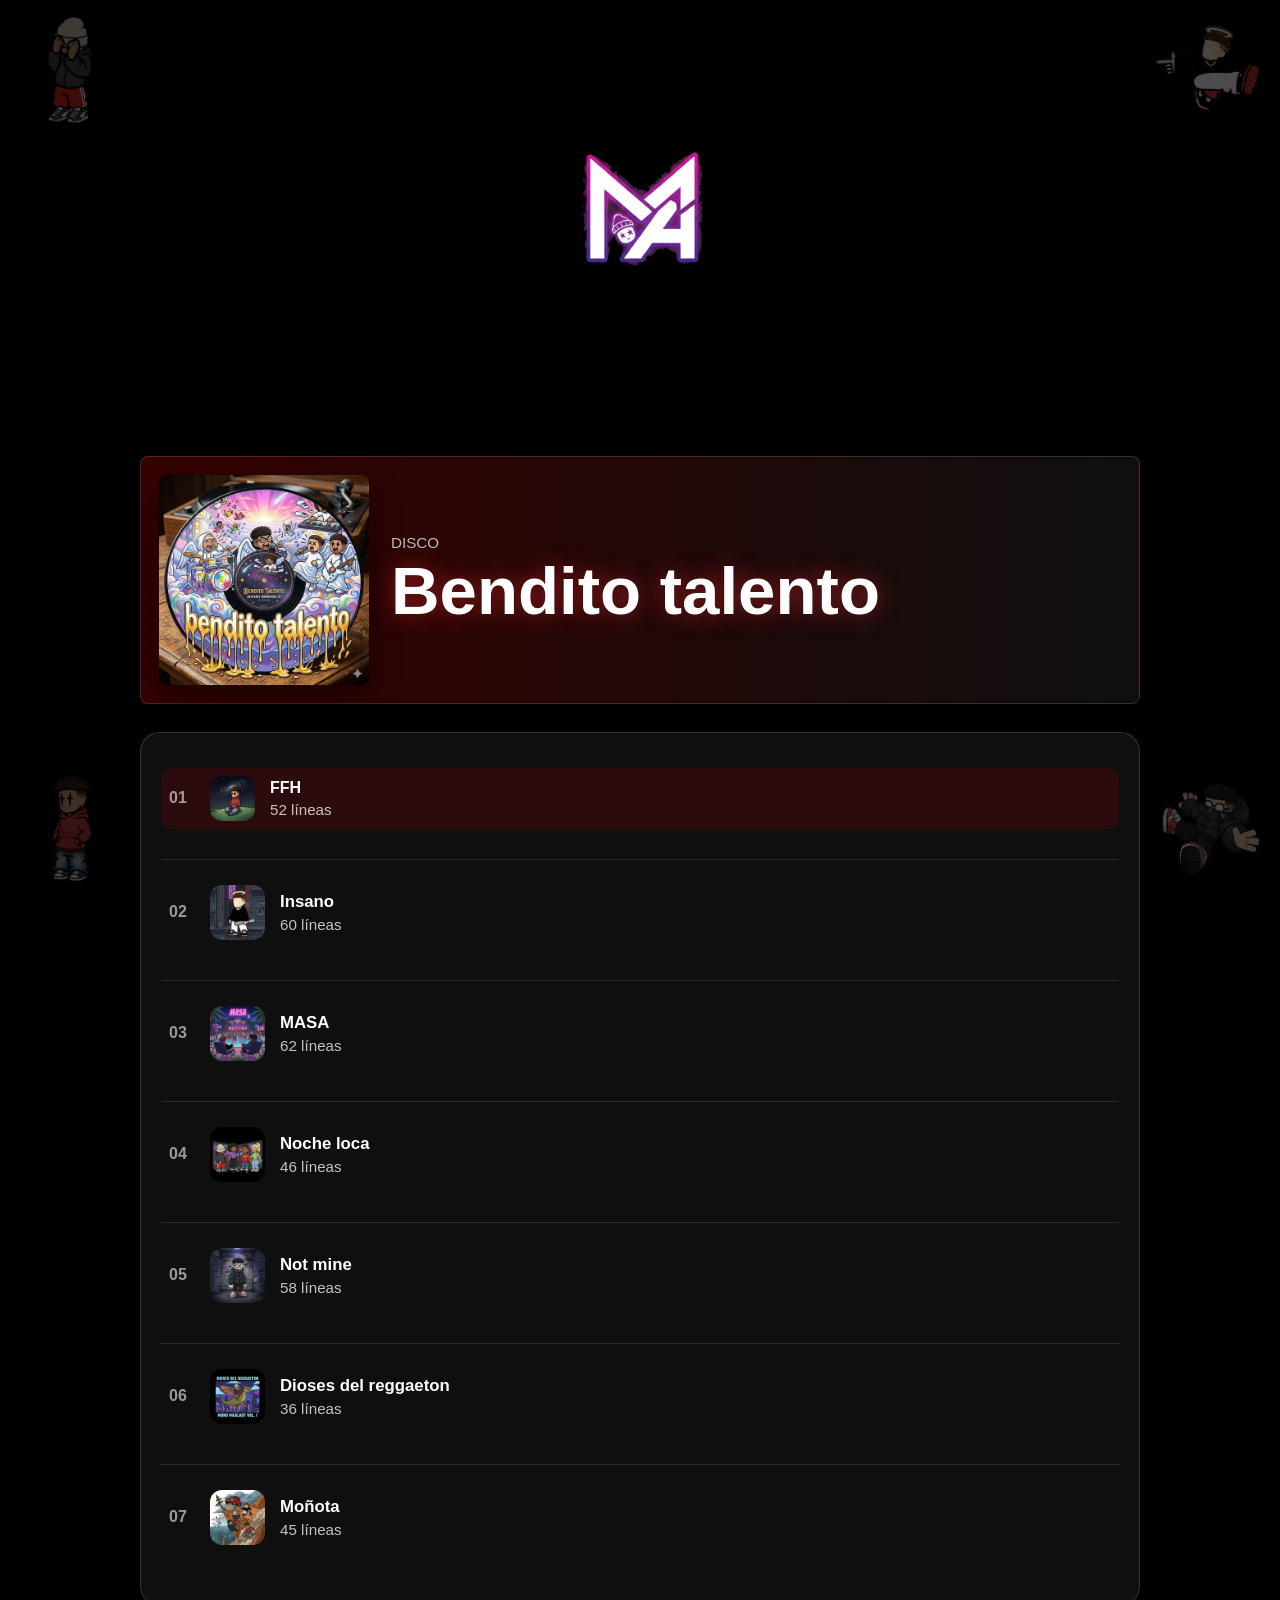
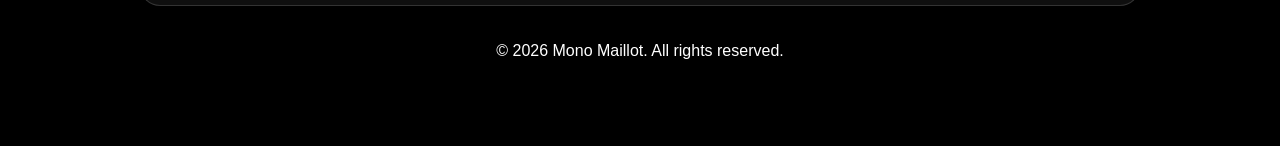
==== commit 2236327c: "Recuperacion Estilos" ====
--- a/disco1.html
+++ b/disco1.html
@@ -4,22 +4,40 @@
     <meta charset="UTF-8">
     <meta name="viewport" content="width=device-width, initial-scale=1.0">
     <title>1er Disco - Mono Maillot</title>
+    <link rel="icon" href="imgs/Logo.png" type="image/png">
     <link rel="stylesheet" href="estilos/style.css">
+    <script src="global-player.js" defer></script>
     <script src="script_disco1.js" defer></script>
 </head>
 <body>
-    <a href="index.html" class="back-home">🏠 Inicio</a>
-    
     <!-- Imágenes en las esquinas -->
-    <img src="imgs/Abelcok.png" class="corner-img top-left" alt="Abelcok">
-    <img src="imgs/Farlopa.png" class="corner-img top-right" alt="Farlopa">
+    <img src="imgs/Abelcok.png" class="corner-img top-left" alt="Abel - El ***">
+    <img src="imgs/Farlopa.png" class="corner-img top-right" alt="Oscar - El calvo">
     <img src="imgs/Raulitas.png" class="corner-img bottom-left" alt="Raulitas">
     <img src="imgs/young.png" class="corner-img bottom-right" alt="Young">
 
     <div class="container">
         <header>
-             <img src="imgs/Logo.png"  class="image" alt="Mono Maillot">    
+            <a href="index.html" class="brand-logo-link" title="Ir al inicio">
+                <img src="imgs/Logo.png" class="image brand-logo" alt="Mono Maillot" title="Monomaillor">
+            </a>
         </header>
+        <section class="album-hero" aria-label="Portada del disco">
+            <img src="imgs/Bendito talento.png" alt="Portada de Bendito talento">
+            <div>
+                <span>Disco</span>
+                <h1>Bendito talento</h1>
+            </div>
+        </section>
+        <div id="tracklist" class="tracklist">
+            <div class="tracklist-header">
+                <div>
+                    <h2>Lista de canciones</h2>
+                    <p>Selecciona una canción para ver la letra y reproducirla.</p>
+                </div>
+            </div>
+        </div>
+
         <section id="player-container">
             <div class="player">
                 <div class="cover">
@@ -50,7 +68,7 @@
             </div>
         </section>
 
-        <audio id="audio">
+            <audio id="audio">
             <source src="" type="audio/mpeg">
         </audio>
 
--- a/estilos/style.css
+++ b/estilos/style.css
@@ -18,22 +18,23 @@
     display: flex;
     flex-direction: column;
     align-items: center;
-    padding-bottom: 50px; /* Espacio extra al final */
-}
-
-/* Imágenes en las esquinas */
+    padding-bottom: 50px;
+}
+
 .corner-img {
     position: fixed;
-    width: 120px; /* Tamaño ajustable */
+    width: 120px; 
     height: auto;
-    opacity: 0.3; /* Bajas, como pediste */
-    z-index: 1000;  /* Asegurar que estén por encima de todo para el hover */
-    pointer-events: auto; /* Permitir interacción */
-    transition: opacity 0.3s ease; /* Efecto suave */
+    opacity: 0.3;
+    z-index: 1000;  
+    pointer-events: auto;
+    cursor: help;
+    transition: opacity 0.3s ease, transform 0.3s ease;
 }
 
 .corner-img:hover {
     opacity: 1;
+    transform: scale(1.08);
 }
 
 .top-left { top: 10px; left: 10px; }
@@ -63,8 +64,70 @@
     height: auto;
 }
 
+.brand-logo {
+    cursor: pointer;
+    transition: transform 0.25s ease, filter 0.25s ease;
+}
+
+.brand-logo-link {
+    display: inline-block;
+    line-height: 0;
+}
+
+.brand-logo:hover {
+    transform: scale(1.08);
+    filter: drop-shadow(0 0 18px rgba(241, 50, 50, 0.65));
+}
+
+.album-hero {
+    width: min(90%, 1000px);
+    margin: 22px 0 8px;
+    display: flex;
+    align-items: center;
+    gap: 22px;
+    padding: 18px;
+    box-sizing: border-box;
+    border-radius: 8px;
+    background: linear-gradient(90deg, rgba(129, 1, 1, 0.42), rgba(255, 255, 255, 0.06));
+    border: 1px solid rgba(255, 255, 255, 0.14);
+}
+
+.album-hero img {
+    width: clamp(120px, 18vw, 210px);
+    aspect-ratio: 1;
+    object-fit: cover;
+    border-radius: 8px;
+    box-shadow: 0 12px 30px rgba(0, 0, 0, 0.45);
+}
+
+.album-hero span {
+    display: block;
+    color: rgba(255, 255, 255, 0.72);
+    font-size: 0.95em;
+    text-transform: uppercase;
+    letter-spacing: 0;
+    margin-bottom: 6px;
+}
+
+.album-hero h1 {
+    font-size: clamp(2rem, 6vw, 4.2rem);
+    line-height: 1;
+    margin: 0;
+    color: var(--white-color);
+    text-shadow: 0 0 22px rgba(241, 50, 50, 0.5);
+}
+
+@media (max-width: 620px) {
+    .album-hero {
+        flex-direction: column;
+        text-align: center;
+        gap: 14px;
+    }
+}
+
 #player-container {
-    display: flex;
+    display: none;
+    margin-top: 2rem;
     flex-direction: column;
     align-items: center;
     gap: 20px;
@@ -117,7 +180,7 @@
     max-height: 100%;
     width: auto;
     height: auto;
-    object-fit: contain; /* Asegura que la imagen se vea completa sin recortarse */
+    object-fit: contain;
 }
 
 #song-title {
@@ -179,7 +242,7 @@
     border-radius: 15px;
     width: 100%;
     max-width: 500px;
-    max-height: 50vh; /* Altura máxima para permitir scroll de la página */
+    max-height: 76vh;
     overflow-y: auto;
     text-align: center;
     box-shadow: inset 0 0 10px rgba(0,0,0,0.5);
@@ -201,6 +264,167 @@
     text-shadow: 0 0 10px var(--highlight-color);
 }
 
+.tracklist {
+    width: 100%;
+    max-width: 1000px;
+    background: rgba(255,255,255,0.06);
+    border: 1px solid rgba(255,255,255,0.15);
+    border-radius: 20px;
+    padding: 20px;
+    box-sizing: border-box;
+    margin-top: 20px;
+}
+
+.tracklist-header {
+    display: flex;
+    justify-content: space-between;
+    align-items: center;
+    gap: 15px;
+    margin-bottom: 20px;
+}
+
+.tracklist-header h2 {
+    margin: 0;
+    font-size: 1.6em;
+}
+
+.tracklist-header p {
+    margin: 5px 0 0;
+    color: rgba(255,255,255,0.75);
+}
+
+.track-item {
+    border-bottom: 1px solid rgba(255,255,255,0.12);
+    padding: 15px 0;
+}
+
+.track-item:hover .track-row {
+    background: rgba(241, 50, 50, 0.12);
+    border-radius: 12px;
+}
+
+.track-item:hover .track-number,
+.track-item:hover .track-info h3 {
+    color: var(--highlight-color);
+}
+
+.track-item:last-child {
+    border-bottom: none;
+}
+
+.track-row {
+    display: flex;
+    justify-content: space-between;
+    align-items: center;
+    gap: 15px;
+    padding: 10px 0;
+    transition: background 0.25s ease, color 0.25s ease;
+}
+
+.track-item.expanded .track-row {
+    padding: 8px 0;
+}
+
+.track-art {
+    width: 55px;
+    min-width: 55px;
+    height: 55px;
+    border-radius: 12px;
+    overflow: hidden;
+    background: #111;
+}
+
+.track-number {
+    width: 34px;
+    min-width: 34px;
+    color: rgba(255,255,255,0.58);
+    font-weight: bold;
+    text-align: center;
+    transition: color 0.25s ease;
+}
+
+.track-item.active .track-art {
+    width: 45px;
+    min-width: 45px;
+    height: 45px;
+}
+
+.track-art img {
+    width: 100%;
+    height: 100%;
+    object-fit: cover;
+}
+
+.track-info {
+    flex: 1;
+    min-width: 0;
+}
+
+.track-info h3 {
+    margin: 0;
+    font-size: 1.05em;
+    white-space: nowrap;
+    overflow: hidden;
+    text-overflow: ellipsis;
+}
+
+.track-info p {
+    margin: 4px 0 0;
+    color: rgba(255,255,255,0.75);
+    font-size: 0.95em;
+}
+
+.track-details {
+    max-height: 0;
+    overflow: hidden;
+    transition: max-height 0.3s ease, opacity 0.3s ease;
+    opacity: 0;
+    margin-top: 15px;
+}
+
+.track-item.expanded .track-details {
+    max-height: 1200px;
+    opacity: 1;
+}
+
+.track-details .player {
+    width: 100%;
+}
+
+.track-details .cover {
+    height: 250px;
+}
+
+.track-details .time-control,
+.track-details .volume-control {
+    width: 100%;
+}
+
+.track-details #lyrics-container {
+    max-height: 70vh;
+}
+
+.track-item.active .track-row {
+    background: rgba(129, 1, 1, 0.25);
+    border-radius: 12px;
+    padding: 8px 0;
+}
+
+.track-item.active .track-art {
+    width: 45px;
+    min-width: 45px;
+    height: 45px;
+}
+
+.track-item.active .track-info h3 {
+    font-size: 1em;
+}
+
+.track-item .no-lyrics {
+    color: rgba(255,255,255,0.6);
+    font-style: italic;
+}
+
 /* Home Page Styles */
 .home-container {
     justify-content: center;
@@ -211,6 +435,76 @@
     margin-top: 10px;
     font-size: 3em;
     text-shadow: 0 0 20px var(--maroon-color);
+}
+
+.wave-title {
+    display: inline-flex;
+    align-items: center;
+    justify-content: center;
+    flex-wrap: wrap;
+    cursor: pointer;
+}
+
+.wave-title span {
+    display: inline-block;
+    transform-origin: 50% 80%;
+}
+
+.wave-title .title-space {
+    width: 0.35em;
+}
+
+.wave-title:hover span:not(.title-space) {
+    animation: letter-wave 0.72s ease-in-out both;
+}
+
+.wave-title:hover span:nth-child(1) { 
+    animation-delay: 0s; 
+}
+.wave-title:hover span:nth-child(2) { 
+    animation-delay: 0.04s; 
+}
+.wave-title:hover span:nth-child(3) { 
+    animation-delay: 0.08s; 
+}
+.wave-title:hover span:nth-child(4) { 
+    animation-delay: 0.12s; 
+}
+.wave-title:hover span:nth-child(6) { 
+    animation-delay: 0.16s; 
+}
+.wave-title:hover span:nth-child(7) { 
+    animation-delay: 0.20s; 
+}
+.wave-title:hover span:nth-child(8) { 
+    animation-delay: 0.24s; 
+}
+.wave-title:hover span:nth-child(9) { 
+    animation-delay: 0.28s; 
+}
+.wave-title:hover span:nth-child(10) { 
+    animation-delay: 0.32s; 
+}
+.wave-title:hover span:nth-child(11) { 
+    animation-delay: 0.36s;
+ }
+.wave-title:hover span:nth-child(12) { 
+    animation-delay: 0.40s; 
+}
+
+@keyframes letter-wave {
+    0%, 100% {
+        transform: translateY(0) rotate(0deg);
+        color: var(--maroon-color);
+    }
+    35% {
+        transform: translateY(-16px) rotate(-5deg);
+        color: var(--highlight-color);
+        text-shadow: 0 0 24px rgba(241, 50, 50, 0.85);
+    }
+    70% {
+        transform: translateY(5px) rotate(4deg);
+    }
 }
 
 .disks-selection {
@@ -309,14 +603,174 @@
     color: white;
     text-decoration: none;
     z-index: 2000;
-    background: var(--maroon-color);
-    padding: 10px 15px;
-    border-radius: 5px;
+    background: rgba(0, 0, 0, 0.72);
+    border: 1px solid rgba(255, 255, 255, 0.18);
+    padding: 6px;
+    border-radius: 8px;
     font-weight: bold;
     box-shadow: 0 2px 10px rgba(0,0,0,0.5);
-    transition: background 0.3s ease;
+    display: flex;
+    align-items: center;
+    transform-origin: top left;
+    transition: background 0.25s ease, transform 0.25s ease, box-shadow 0.25s ease;
+}
+
+.back-home img {
+    width: 34px;
+    height: 34px;
+    object-fit: contain;
+    display: block;
 }
 
 .back-home:hover {
     background: var(--highlight-color);
-}
+    transform: scale(1.14);
+    box-shadow: 0 8px 24px rgba(241, 50, 50, 0.35);
+}
+
+.global-player-toast {
+    position: fixed;
+    top: 20px;
+    right: 20px;
+    background: rgba(20, 20, 20, 0.96);
+    border: 1px solid rgba(255, 255, 255, 0.18);
+    border-left: 4px solid var(--highlight-color);
+    border-radius: 8px;
+    padding: 12px;
+    width: 360px;
+    max-width: calc(100% - 40px);
+    box-shadow: 0 14px 40px rgba(0, 0, 0, 0.5);
+    z-index: 9999;
+    transition: all 0.3s ease;
+    font-size: 0.95em;
+    display: grid;
+    grid-template-columns: 58px minmax(0, 1fr) auto;
+    grid-template-rows: auto auto;
+    gap: 10px 12px;
+    align-items: center;
+    backdrop-filter: blur(12px);
+}
+
+.global-player-toast.hidden {
+    display: none;
+}
+
+.toast-cover {
+    width: 58px;
+    height: 58px;
+    border-radius: 8px;
+    overflow: hidden;
+    background: #000;
+    grid-row: 1 / 3;
+}
+
+.toast-cover img {
+    width: 100%;
+    height: 100%;
+    object-fit: cover;
+}
+
+.toast-info {
+    min-width: 0;
+    display: flex;
+    flex-direction: column;
+    gap: 3px;
+}
+
+.toast-info strong {
+    margin: 0;
+    font-size: 1em;
+    white-space: nowrap;
+    overflow: hidden;
+    text-overflow: ellipsis;
+    color: var(--white-color);
+}
+
+.toast-kicker,
+#toast-time {
+    margin: 0;
+    font-size: 0.78em;
+    color: rgba(255, 255, 255, 0.7);
+    white-space: nowrap;
+    overflow: hidden;
+    text-overflow: ellipsis;
+}
+
+.toast-controls {
+    display: flex;
+    gap: 6px;
+}
+
+.toast-btn {
+    background: rgba(255, 255, 255, 0.1);
+    border: 1px solid rgba(255, 255, 255, 0.3);
+    color: var(--white-color);
+    width: 34px;
+    height: 34px;
+    border-radius: 6px;
+    cursor: pointer;
+    font-size: 0.9em;
+    display: flex;
+    align-items: center;
+    justify-content: center;
+    transition: all 0.2s ease;
+}
+
+.toast-play {
+    background: var(--highlight-color);
+    border-color: var(--highlight-color);
+}
+
+.toast-progress {
+    grid-column: 2 / 4;
+    width: 100%;
+    height: 4px;
+}
+
+.toast-btn:hover {
+    background: var(--highlight-color);
+    border-color: var(--highlight-color);
+    transform: scale(1.05);
+}
+
+.toast-btn:active {
+    transform: scale(0.95);
+}
+
+@media (max-width: 480px) {
+    .global-player-toast {
+        width: calc(100% - 40px);
+        right: 20px;
+        left: 20px;
+        grid-template-columns: 48px minmax(0, 1fr);
+    }
+
+    .toast-cover {
+        width: 48px;
+        height: 48px;
+    }
+
+    .toast-info strong {
+        font-size: 0.9em;
+    }
+
+    .toast-kicker,
+    #toast-time {
+        font-size: 0.75em;
+    }
+
+    .toast-controls {
+        grid-column: 1 / 3;
+        justify-content: space-between;
+    }
+
+    .toast-progress {
+        grid-column: 1 / 3;
+    }
+
+    .toast-btn {
+        width: 32px;
+        height: 32px;
+        font-size: 0.8em;
+    }
+}
